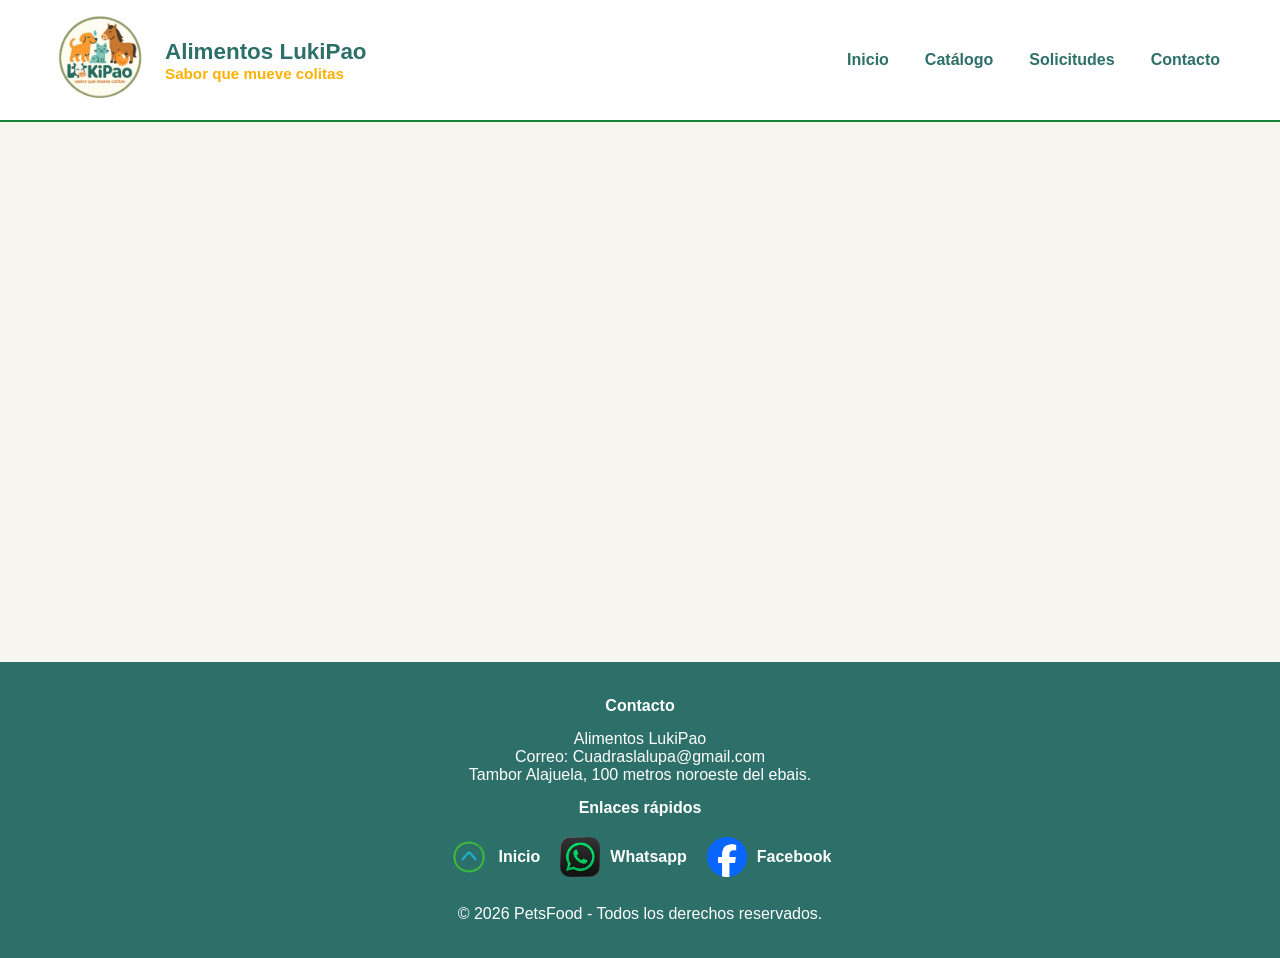
==== catalogo.html @ 207f618e "nuevo avance" ====
<!DOCTYPE html>
<html lang="en">
<head>
    <meta charset="UTF-8">
    <meta name="viewport" content="width=device-width, initial-scale=1.0">
    <title>LukiPao | Catálogo</title>
    <link rel="stylesheet" href="css/style.css"/>
</head>
<body>
    <!--Navabar-->
    <header>
        <nav class="navbar">
        <div class="logo-container">
            <img src="img/logo.webp" alt="Logo Empresa" class="logo" />
            <div class="texto-logo">
                <p class="p-nombre"><strong>Alimentos LukiPao</strong></p>
                <p class="p-slogan"><strong>Sabor que mueve colitas</strong></p>
            </div>
        </div>
        <ul class="menu">
            <li><a href="index.html">Inicio</a></li>
            <li><a href="catalogo.html">Catálogo</a></li>
            <li><a href="solicitudes.html">Solicitudes</a></li>
            <li><a href="#contacto">Contacto</a></li>
        </ul>
        </nav>
    </header>
    <main>
        <div class="container">
            <br>
            <br>
            <br>
            <br>
            <br>
            <br>
            <br>
            <br>
            <br>
            <br>
            <br>
            <br>
            <br>
            <br>
            <br>
            <br>
            <br>
            <br>
            <br>
            <br>
            <br>
            <br>
            <br>
            <br>
            <br>
            <br>
            <br>
            <br>
            <br>
            <br>
        </div>

    </main>
    <footer id="contacto">
        <h4>Contacto</h4>
        <address>
        Alimentos LukiPao<br />
        Correo: Cuadraslalupa@gmail.com<br />
        Tambor Alajuela, 100 metros noroeste del ebais.
        </address>
        <h4>Enlaces rápidos</h4>
        <ul class="footer-social">
            <li><a href="index.html"><img src="img/iconinicio.png" alt="Inicio" class="icon-footer"/>Inicio</a></li>
            <li><a href="https://wa.me/50661450617" target="_blank"><img src="img/iconwhatsapp.png" alt="WhatsApp" class="icon-footer"/>Whatsapp</a></li>
            <li><a href="https://www.facebook.com/share/1E3uy9REUY/" target="_blank"><img src="img/iconfacebook.png" alt="Facebook" class="icon-footer"/>Facebook</a></li>
        </ul>
        <div>
            <p>© 2026 PetsFood - Todos los derechos reservados.</p>
        </div>
    </footer>
</body>
</html>
---- css/style.css ----
/*Variables para el estilo*/
:root {
    --green-primary: #6baf92;
    --green-light: #a8d5ba;
    --green-logo: #2D6F69;
    --green-logo2:#178236;
    --orange-slogan: #FCB103;
    --brown-light: #dcc9a9;
    --brown-soft: #c7b299;
    --white: #ffffff;
    --background: #f7f5f0;
    --text: #333333;
}

/*Contenido General*/
* {
    margin: 0;
    padding: 0;
    box-sizing: border-box;

}

html {
    font-size: 16px;
    scroll-behavior: smooth;
}

body {
    font-family: Arial, Helvetica, sans-serif;
    background-color: var(--background);
    color: var(--text);
}

a {
    text-decoration: none;
}

ul {
    list-style: none;
}

/*Contenedor General*/
.container {
    width: 90%;
    max-width: 1200px;
    margin: 0 auto;
    
}

/*Navbar*/
.navbar {
    background-color: var(--white);
    display: flex;
    justify-content: space-between;
    align-items: center;
    padding: 10px 50px;
    /*box-shadow: 0 2px 8px rgba(0, 0, 0, 0.2);*/
    border-bottom: 2px solid var(--green-logo2  );
}

.logo {
    width: 100px;
}

.logo-container {
    display: flex;
    align-items: center;
    gap: 15px;
}

.texto-logo {
    display: flex;
    flex-direction: column;
}

.p-nombre {
    font-size: 1.4rem;
    font-weight: bold;
    color: var(--green-logo);
    margin: 0;
}

.p-slogan {
    font-size: 0.95rem;
    color: var(--orange-slogan);
    margin: 0;
}


.menu {
    display: flex;
    gap: 16px;
}

.menu a {
    color: var(--green-logo);
    font-weight: bold;
    padding: 8px 10px;
    border-radius: 6px;

}

.menu a:hover {
    color: var(--white);
    background-color: var(--green-logo);

}

/*Hero*/
.hero {

    display: flex;
    justify-content: center;
    align-items: center;
    text-align: center;
    background: url("../img/banner6.jpg");
    background-repeat: no-repeat;
    background-size: cover;
    background-position: center;
    padding: 200px 50px;
    border-bottom: 2px solid var(--green-logo2);
}

.hero h1 {
    margin-bottom: 1rem;
    color: var(--green-logo);
}

.hero p {
    font-size: 1.1rem;
    margin-bottom: 2rem;
    color: var(--white)
}


/* Boton Catálogo*/
.btn {
    display: inline-block;
    background-color: var(--green-logo);
    color: var(--white);
    text-decoration: none;
    padding: 12px 24px;
    border-radius: 10px;
    transition: 0.3s;
}

.btn:hover {
    background-color: var(--white);
    color: var(--green-logo);
}


/*Secciones*/
section {
    padding: 70px 0;
}

section h2 {
    text-align: center;
    margin-bottom: 2rem;
    color: var(--green-logo);
}

section p {
    text-align: center;
    max-width: 800px;
    margin: auto;
    color: var(--text);
}

/*Beneficios*/
.cards {
    margin-top: 2rem;
    display: flex;
    gap: 2rem;
    justify-content: center;
    flex-wrap: wrap;

}

.card {
    background-color: var(--white);
    width: 300px;
    padding: 2rem;
    border-radius: 15px;
    box-shadow: 0 3px 10px rgba(0,0,0,0.1);
    text-align: center;
}

.card h3 {
    color: var(--green-logo);
    margin-bottom: 1rem;
}


/*Footer*/
footer {
    background-color: var(--green-logo);
    color: var(--white);
    padding: 35px 0;
    text-align: center;
    clear: both;
}

/*.footer-logo {
    width: 80px;
    margin-bottom: 1rem;
    margin-left: auto;
    margin-right: auto;
}*/

footer a {
    color: #90e0ef;
    
}

footer a:hover {
    color: white;

}

footer ul {
    list-style: none;
    margin: 20px 0;
}

footer li {
    margin-bottom: 8px;
}

footer h4 {
    color: white;
    margin-bottom: 15px;
}

footer address {
    font-style: normal;
    margin-bottom: 15px;
}

.footer-social {
    display: flex;
    justify-content: center;
    align-items: center;
    list-style: none;
    gap: 20px;
}

.footer-social a {
    display: flex;
    align-items: center;
    gap: 10px;
    color: var(--white);
    font-weight: bold;
}

.icon-footer {
    width: 40px;
}

.icon-footer:hover {
    transform: scale(1.1);
}
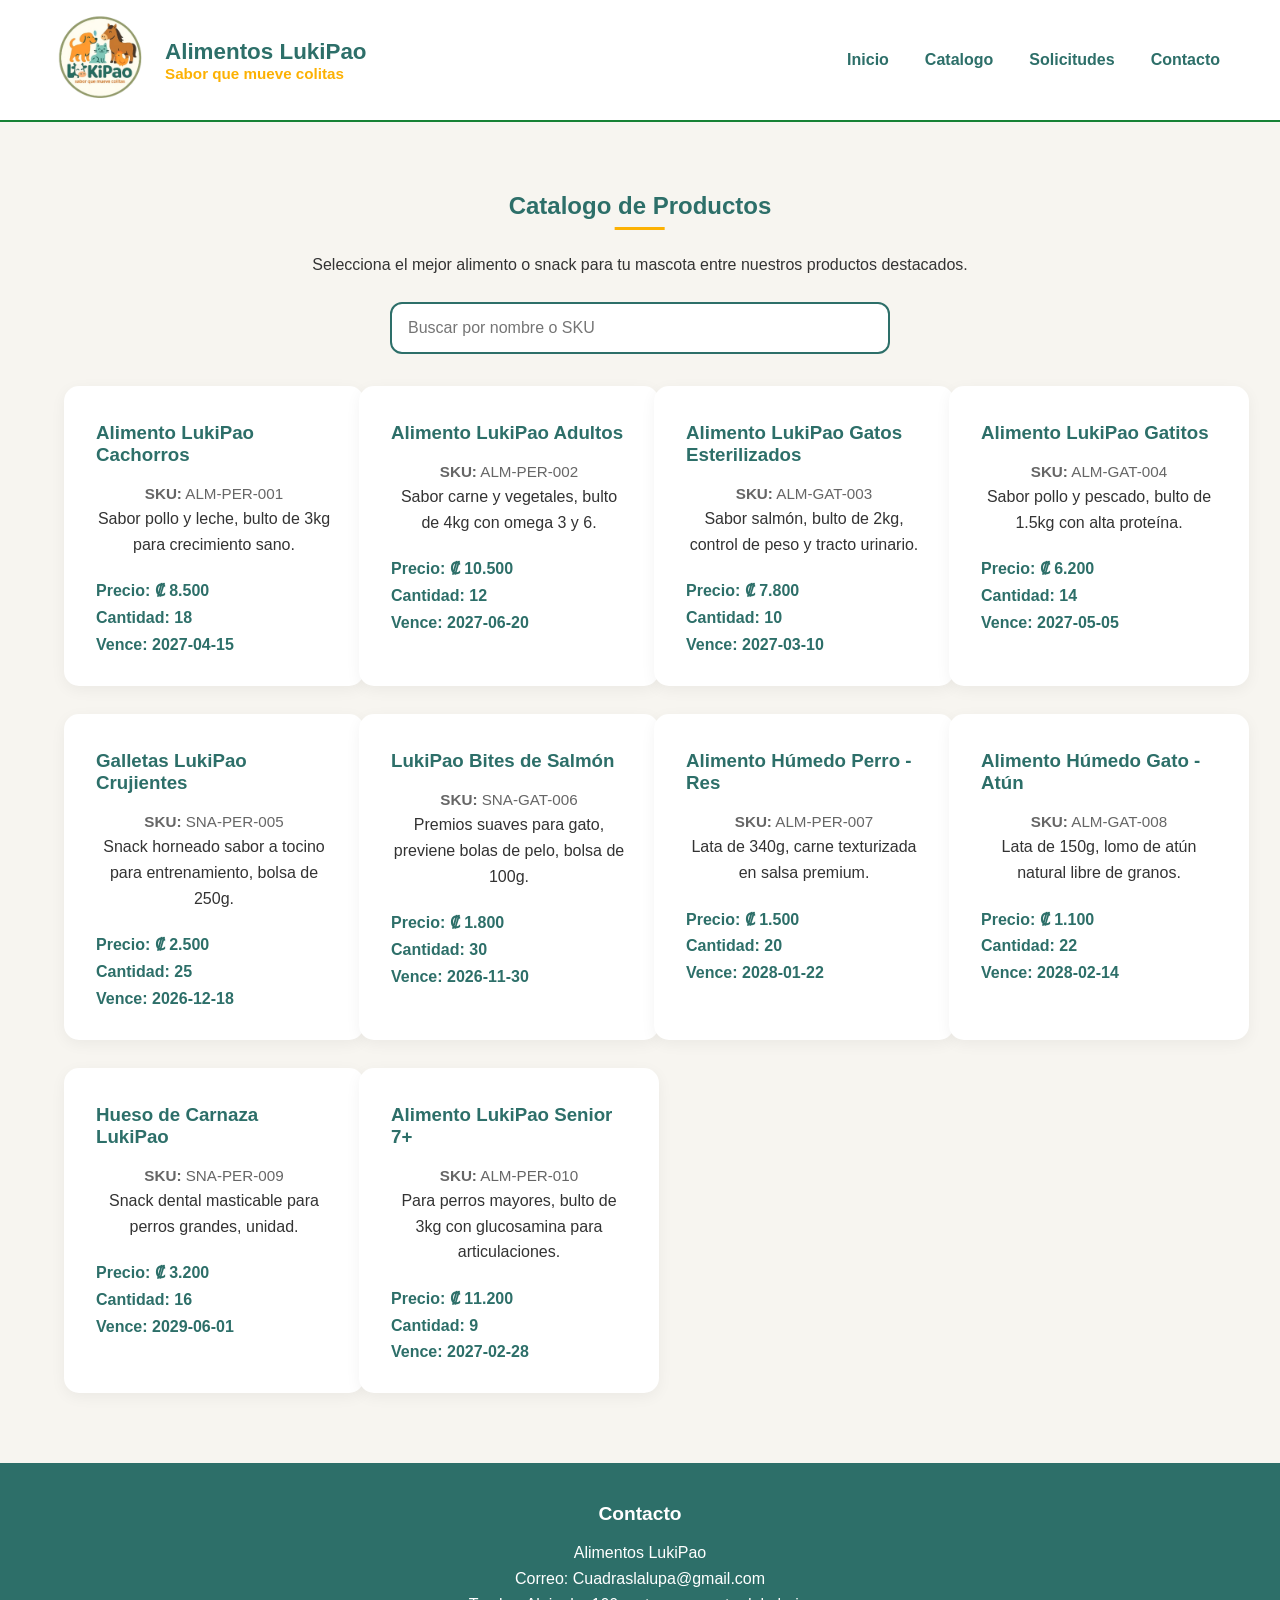
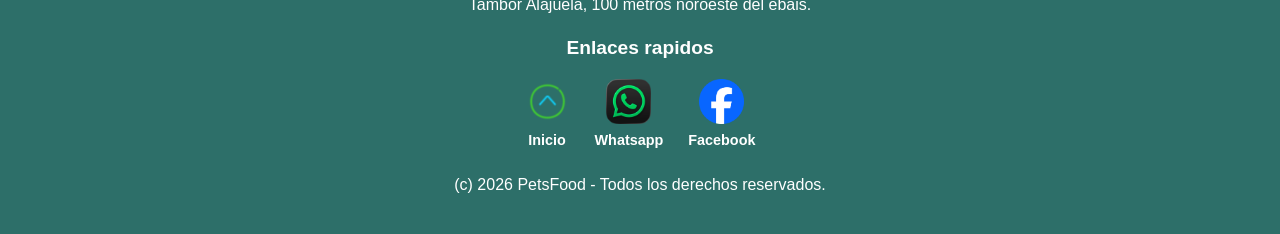
==== commit 0399b6f0: "filtro y catalogo" ====
--- a/catalogo.html
+++ b/catalogo.html
@@ -1,81 +1,66 @@
 <!DOCTYPE html>
-<html lang="en">
+<html lang="es">
 <head>
     <meta charset="UTF-8">
     <meta name="viewport" content="width=device-width, initial-scale=1.0">
-    <title>LukiPao | Catálogo</title>
-    <link rel="stylesheet" href="css/style.css"/>
+    <title>LukiPao | Catalogo</title>
+    <link rel="stylesheet" href="css/style.css" />
 </head>
 <body>
-    <!--Navabar-->
+    <!--Navbar-->
     <header>
         <nav class="navbar">
-        <div class="logo-container">
-            <img src="img/logo.webp" alt="Logo Empresa" class="logo" />
-            <div class="texto-logo">
-                <p class="p-nombre"><strong>Alimentos LukiPao</strong></p>
-                <p class="p-slogan"><strong>Sabor que mueve colitas</strong></p>
+            <div class="logo-container">
+                <img src="img/logo.webp" alt="Logo Empresa" class="logo" />
+                <div class="texto-logo">
+                    <p class="p-nombre"><strong>Alimentos LukiPao</strong></p>
+                    <p class="p-slogan"><strong>Sabor que mueve colitas</strong></p>
+                </div>
             </div>
-        </div>
-        <ul class="menu">
-            <li><a href="index.html">Inicio</a></li>
-            <li><a href="catalogo.html">Catálogo</a></li>
-            <li><a href="solicitudes.html">Solicitudes</a></li>
-            <li><a href="#contacto">Contacto</a></li>
-        </ul>
+            <ul class="menu">
+                <li><a href="index.html">Inicio</a></li>
+                <li><a href="catalogo.html">Catalogo</a></li>
+                <li><a href="solicitudes.html">Solicitudes</a></li>
+                <li><a href="#contacto">Contacto</a></li>
+            </ul>
         </nav>
     </header>
     <main>
-        <div class="container">
-            <br>
-            <br>
-            <br>
-            <br>
-            <br>
-            <br>
-            <br>
-            <br>
-            <br>
-            <br>
-            <br>
-            <br>
-            <br>
-            <br>
-            <br>
-            <br>
-            <br>
-            <br>
-            <br>
-            <br>
-            <br>
-            <br>
-            <br>
-            <br>
-            <br>
-            <br>
-            <br>
-            <br>
-            <br>
-            <br>
-        </div>
+        <section class="section-animate">
+            <div class="container">
+                <h2 id="catalogoTitle">Catalogo de Productos</h2>
+                <p>Selecciona el mejor alimento o snack para tu mascota entre nuestros productos destacados.</p>
+                <div class="search-bar">
+                  <input id="catalogoFilter" type="search" placeholder="Buscar por nombre o SKU" />
+                </div>
+                <div id="catalogoCards" class="cards catalogo-grid">
 
+
+
+
+
+                    
+                </div>
+            </div>
+        </section>
     </main>
     <footer id="contacto">
         <h4>Contacto</h4>
         <address>
-        Alimentos LukiPao<br />
-        Correo: Cuadraslalupa@gmail.com<br />
-        Tambor Alajuela, 100 metros noroeste del ebais.
+            Alimentos LukiPao<br />
+            Correo: Cuadraslalupa@gmail.com<br />
+            Tambor Alajuela, 100 metros noroeste del ebais.
         </address>
-        <h4>Enlaces rápidos</h4>
+        <h4>Enlaces rapidos</h4>
         <ul class="footer-social">
             <li><a href="index.html"><img src="img/iconinicio.png" alt="Inicio" class="icon-footer"/>Inicio</a></li>
             <li><a href="https://wa.me/50661450617" target="_blank"><img src="img/iconwhatsapp.png" alt="WhatsApp" class="icon-footer"/>Whatsapp</a></li>
             <li><a href="https://www.facebook.com/share/1E3uy9REUY/" target="_blank"><img src="img/iconfacebook.png" alt="Facebook" class="icon-footer"/>Facebook</a></li>
         </ul>
         <div>
-            <p>© 2026 PetsFood - Todos los derechos reservados.</p>
+            <p>(c) 2026 PetsFood - Todos los derechos reservados.</p>
         </div>
     </footer>
+    <script src="js/catalogo.js"></script>
 </body>
-</html>+</html>
--- a/css/style.css
+++ b/css/style.css
@@ -10,6 +10,7 @@
     --white: #ffffff;
     --background: #f7f5f0;
     --text: #333333;
+    --transition-smooth: cubic-bezier(0.25, 0.8, 0.25, 1);
 }
 
 /*Contenido General*/
@@ -17,7 +18,6 @@
     margin: 0;
     padding: 0;
     box-sizing: border-box;
-
 }
 
 html {
@@ -29,6 +29,7 @@
     font-family: Arial, Helvetica, sans-serif;
     background-color: var(--background);
     color: var(--text);
+    overflow-x: hidden;
 }
 
 a {
@@ -44,7 +45,6 @@
     width: 90%;
     max-width: 1200px;
     margin: 0 auto;
-    
 }
 
 /*Navbar*/
@@ -54,18 +54,25 @@
     justify-content: space-between;
     align-items: center;
     padding: 10px 50px;
-    /*box-shadow: 0 2px 8px rgba(0, 0, 0, 0.2);*/
-    border-bottom: 2px solid var(--green-logo2  );
+    border-bottom: 2px solid var(--green-logo2);
+    position: relative;
+    z-index: 10;
 }
 
 .logo {
     width: 100px;
+    transition: transform 0.4s var(--transition-smooth);
+}
+
+.logo-container:hover .logo {
+    transform: rotate(-5deg) scale(1.05);
 }
 
 .logo-container {
     display: flex;
     align-items: center;
     gap: 15px;
+    cursor: pointer;
 }
 
 .texto-logo {
@@ -86,7 +93,6 @@
     margin: 0;
 }
 
-
 .menu {
     display: flex;
     gap: 16px;
@@ -97,23 +103,22 @@
     font-weight: bold;
     padding: 8px 10px;
     border-radius: 6px;
-
+    transition: all 0.3s ease;
 }
 
 .menu a:hover {
     color: var(--white);
     background-color: var(--green-logo);
-
+    transform: translateY(-2px);
 }
 
 /*Hero*/
 .hero {
-
     display: flex;
     justify-content: center;
     align-items: center;
     text-align: center;
-    background: url("../img/banner6.jpg");
+    background: linear-gradient(rgba(0, 0, 0, 0.2), rgba(0, 0, 0, 0.4)), url("../img/banner6.jpg");
     background-repeat: no-repeat;
     background-size: cover;
     background-position: center;
@@ -122,16 +127,17 @@
 }
 
 .hero h1 {
-    margin-bottom: 1rem;
-    color: var(--green-logo);
+    margin-bottom: 1.2rem;
+    color: var(--white);
+    font-size: 2.5rem;
 }
 
 .hero p {
-    font-size: 1.1rem;
+    font-size: 1.3rem;
     margin-bottom: 2rem;
-    color: var(--white)
-}
-
+    color: var(--white);
+    text-shadow: 0 2px 4px rgba(0, 0, 0, 0.6);
+}
 
 /* Boton Catálogo*/
 .btn {
@@ -141,14 +147,22 @@
     text-decoration: none;
     padding: 12px 24px;
     border-radius: 10px;
-    transition: 0.3s;
+    font-weight: bold;
+    box-shadow: 0 4px 6px rgba(0, 0, 0, 0.15);
+    transition: all 0.3s var(--transition-smooth);
 }
 
 .btn:hover {
     background-color: var(--white);
     color: var(--green-logo);
-}
-
+    transform: translateY(-3px);
+    box-shadow: 0 6px 12px rgba(0, 0, 0, 0.2);
+}
+
+/* Animación sutil constante para llamar a la acción en el Hero */
+.btn-hero {
+    animation: pulse 2.5s infinite ease-in-out;
+}
 
 /*Secciones*/
 section {
@@ -159,6 +173,27 @@
     text-align: center;
     margin-bottom: 2rem;
     color: var(--green-logo);
+    position: relative;
+    display: inline-block;
+    left: 50%;
+    transform: translateX(-50%);
+}
+
+/* Línea decorativa sutil debajo de los títulos */
+section h2::after {
+    content: '';
+    position: absolute;
+    width: 50px;
+    height: 3px;
+    background-color: var(--orange-slogan);
+    bottom: -10px;
+    left: 50%;
+    transform: translateX(-50%);
+    transition: width 0.3s ease;
+}
+
+section:hover h2::after {
+    width: 80px;
 }
 
 section p {
@@ -166,57 +201,119 @@
     max-width: 800px;
     margin: auto;
     color: var(--text);
-}
-
-/*Beneficios*/
+    line-height: 1.6;
+}
+
+/*Beneficios (Cards)*/
 .cards {
-    margin-top: 2rem;
+    margin-top: 3rem;
     display: flex;
     gap: 2rem;
     justify-content: center;
     flex-wrap: wrap;
-
 }
 
 .card {
     background-color: var(--white);
     width: 300px;
+    padding: 2.5rem 2rem;
+    border-radius: 15px;
+    box-shadow: 0 4px 15px rgba(0,0,0,0.05);
+    text-align: center;
+    transition: all 0.4s var(--transition-smooth);
+    border-top: 4px solid transparent;
+}
+
+/* Efecto Hover Moderno para las Tarjetas */
+.card:hover {
+    transform: translateY(-10px);
+    box-shadow: 0 12px 24px rgba(45, 111, 105, 0.15);
+    border-top: 4px solid var(--green-logo);
+}
+
+.card h3 {
+    color: var(--green-logo);
+    margin-bottom: 1rem;
+    transition: color 0.3s ease;
+}
+
+.card:hover h3 {
+    color: var(--green-logo2);
+}
+
+.catalogo-grid {
+    display: grid;
+    grid-template-columns: repeat(auto-fit, minmax(260px, 1fr));  /* cambiar el auto fit si quiere más tarjetas */
+    gap: 1.75rem;
+    margin-top: 2rem;
+}
+
+.product-card {
+    text-align: left;
     padding: 2rem;
-    border-radius: 15px;
-    box-shadow: 0 3px 10px rgba(0,0,0,0.1);
-    text-align: center;
-}
-
-.card h3 {
-    color: var(--green-logo);
-    margin-bottom: 1rem;
-}
-
+}
+
+.product-sku {
+    margin-top: 0.5rem;
+    font-size: 0.95rem;
+    color: #666;
+}
+
+.product-meta {
+    display: flex;
+    flex-direction: column;
+    gap: 0.55rem;
+    margin-top: 1.5rem;
+    font-weight: bold;
+    color: var(--green-logo);
+}
+
+.search-bar {
+    margin-top: 1.5rem;
+    display: flex;
+    justify-content: center;
+}
+
+.search-bar input {
+    width: 100%;
+    max-width: 500px;
+    padding: 0.95rem 1rem;
+    border: 2px solid var(--green-logo);
+    border-radius: 12px;
+    font-size: 1rem;
+    outline: none;
+    transition: box-shadow 0.3s ease, border-color 0.3s ease;
+}
+
+.search-bar input:focus {
+    border-color: var(--green-logo2);
+    box-shadow: 0 0 12px rgba(45, 111, 105, 0.15);
+}
+
+.error-msg {
+    color: #bb0a1e;
+    text-align: center;
+    padding: 1.5rem;
+    background-color: #ffe5e5;
+    border-radius: 12px;
+}
 
 /*Footer*/
 footer {
     background-color: var(--green-logo);
     color: var(--white);
-    padding: 35px 0;
+    padding: 40px 0;
     text-align: center;
     clear: both;
 }
-
-/*.footer-logo {
-    width: 80px;
-    margin-bottom: 1rem;
-    margin-left: auto;
-    margin-right: auto;
-}*/
 
 footer a {
     color: #90e0ef;
-    
+    transition: color 0.3s ease;
 }
 
 footer a:hover {
     color: white;
-
 }
 
 footer ul {
@@ -231,11 +328,13 @@
 footer h4 {
     color: white;
     margin-bottom: 15px;
+    font-size: 1.2rem;
 }
 
 footer address {
     font-style: normal;
-    margin-bottom: 15px;
+    margin-bottom: 20px;
+    line-height: 1.6;
 }
 
 .footer-social {
@@ -243,21 +342,65 @@
     justify-content: center;
     align-items: center;
     list-style: none;
-    gap: 20px;
+    gap: 25px;
 }
 
 .footer-social a {
     display: flex;
+    flex-direction: column;
     align-items: center;
-    gap: 10px;
+    gap: 8px;
     color: var(--white);
     font-weight: bold;
+    font-size: 0.9rem;
+    transition: transform 0.3s var(--transition-smooth);
 }
 
 .icon-footer {
-    width: 40px;
-}
-
-.icon-footer:hover {
-    transform: scale(1.1);
+    width: 45px;
+    height: 45px;
+    object-fit: contain;
+    transition: transform 0.4s var(--transition-smooth);
+}
+
+/* Animaciones en redes sociales al pasar el mouse */
+.footer-social a:hover {
+    transform: translateY(-4px);
+}
+
+.footer-social a:hover .icon-footer {
+    transform: scale(1.15) rotate(8deg);
+}
+
+/* ==========================================================================
+   ANIMACIONES KEYFRAMES
+   ========================================================================== */
+
+/* Entrada suave desde abajo hacia arriba al cargar la página */
+.fade-in-up {
+    animation: fadeInUp 1s var(--transition-smooth) both;
+}
+
+@keyframes fadeInUp {
+    from {
+        opacity: 0;
+        transform: translateY(30px);
+    }
+    to {
+        opacity: 1;
+        transform: translateY(0);
+    }
+}
+
+/* Latido suave para el botón de llamado a la acción */
+@keyframes pulse {
+    0% {
+        box-shadow: 0 4px 6px rgba(45, 111, 105, 0.2);
+    }
+    50% {
+        box-shadow: 0 4px 20px rgba(45, 111, 105, 0.6);
+    }
+    100% {
+        box-shadow: 0 4px 6px rgba(45, 111, 105, 0.2);
+    }
 }
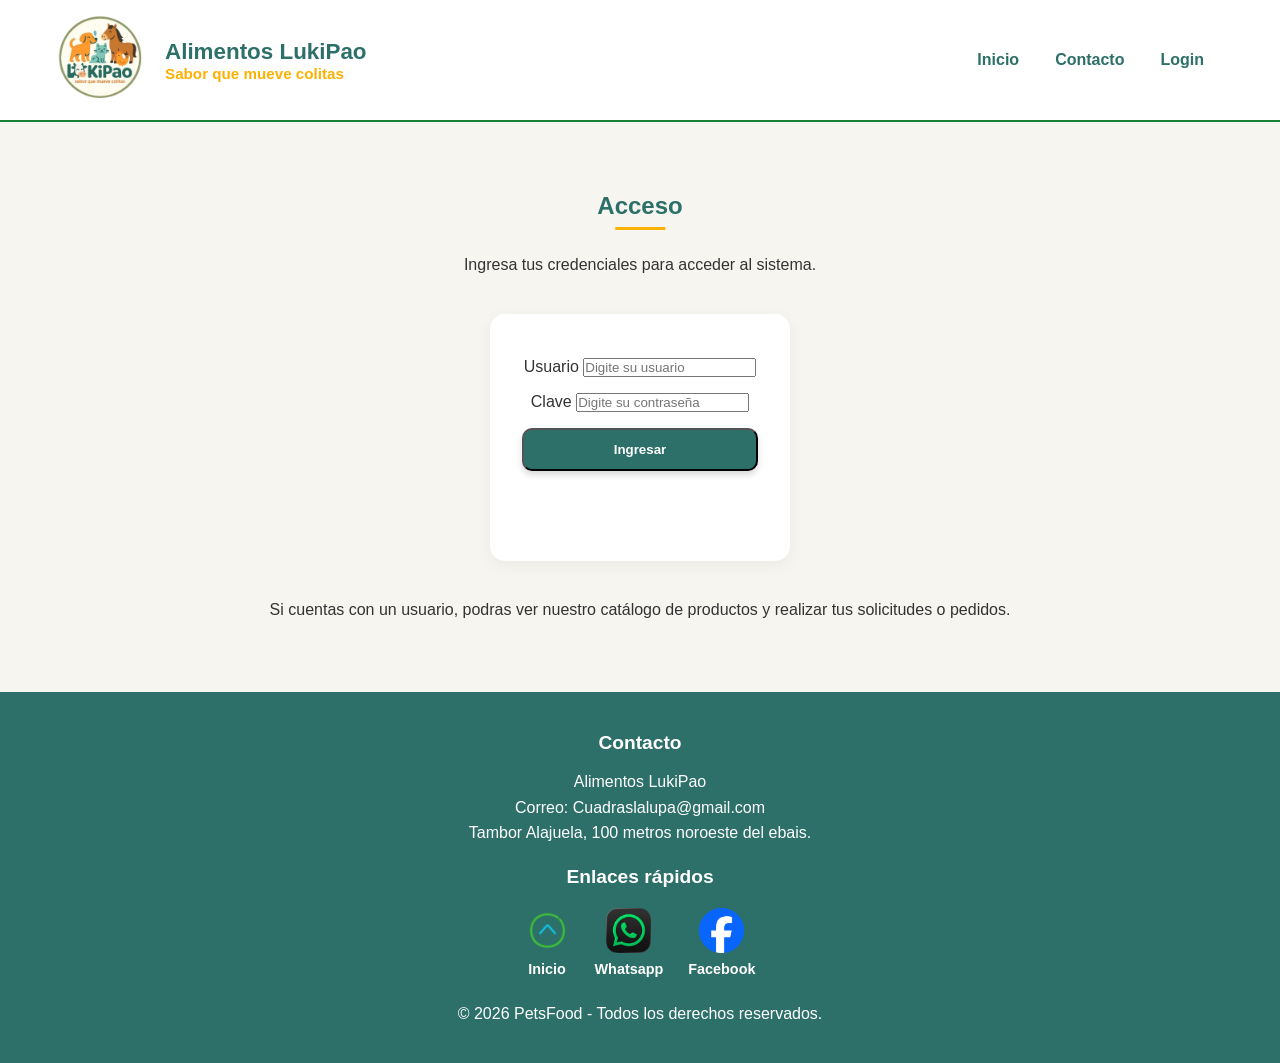
==== commit 24e06550: "Cambios Catalogo Productos" ====
--- a/catalogo.html
+++ b/catalogo.html
@@ -17,11 +17,14 @@
                     <p class="p-slogan"><strong>Sabor que mueve colitas</strong></p>
                 </div>
             </div>
+            <!-- Botón pequeño para ir al mantenimiento de productos (se mueve junto al filtro) -->
             <ul class="menu">
-                <li><a href="index.html">Inicio</a></li>
-                <li><a href="catalogo.html">Catalogo</a></li>
-                <li><a href="solicitudes.html">Solicitudes</a></li>
+                <li class="nav-home"><a href="index.html">Inicio</a></li>
+                <li class="nav-catalog"><a href="catalogo.html">Catalogo</a></li>
+                <li class="nav-solicitudes"><a href="solicitudes.html">Solicitudes</a></li>
                 <li><a href="#contacto">Contacto</a></li>
+                <li class="nav-login"><a href="login.html">Login</a></li>
+                <li class="nav-logout" style="display:none"><a href="#" id="logoutLink">Cerrar sesión</a></li>
             </ul>
         </nav>
     </header>
@@ -31,16 +34,13 @@
                 <h2 id="catalogoTitle">Catalogo de Productos</h2>
                 <p>Selecciona el mejor alimento o snack para tu mascota entre nuestros productos destacados.</p>
                 <div class="search-bar">
-                  <input id="catalogoFilter" type="search" placeholder="Buscar por nombre o SKU" />
+                    <input id="catalogoFilter" type="search" placeholder="Buscar por nombre o SKU" />
+                    <a href="productos.html" class="add-product-btn" title="Agregar Productos" aria-label="Agregar Productos">+</a>
                 </div>
-                <div id="catalogoCards" class="cards catalogo-grid">
 
+                <!-- Vista solo lectura del catálogo (CRUD movido a productos.html) -->
 
-
-
-
-                    
-                </div>
+                <div id="catalogoCards" class="cards catalogo-grid"></div>
             </div>
         </section>
     </main>
@@ -58,9 +58,10 @@
             <li><a href="https://www.facebook.com/share/1E3uy9REUY/" target="_blank"><img src="img/iconfacebook.png" alt="Facebook" class="icon-footer"/>Facebook</a></li>
         </ul>
         <div>
-            <p>(c) 2026 PetsFood - Todos los derechos reservados.</p>
+            <p>© 2026 PetsFood - Todos los derechos reservados.</p>
         </div>
     </footer>
+    <script src="js/auth.js"></script>
     <script src="js/catalogo.js"></script>
 </body>
-</html>
+</html>
--- a/css/style.css
+++ b/css/style.css
@@ -40,14 +40,14 @@
     list-style: none;
 }
 
-/*Contenedor General*/
+/* Contenedor General */
 .container {
     width: 90%;
     max-width: 1200px;
     margin: 0 auto;
 }
 
-/*Navbar*/
+/* Navbar */
 .navbar {
     background-color: var(--white);
     display: flex;
@@ -112,7 +112,7 @@
     transform: translateY(-2px);
 }
 
-/*Hero*/
+/* Hero */
 .hero {
     display: flex;
     justify-content: center;
@@ -164,7 +164,7 @@
     animation: pulse 2.5s infinite ease-in-out;
 }
 
-/*Secciones*/
+/* Secciones */
 section {
     padding: 70px 0;
 }
@@ -204,7 +204,7 @@
     line-height: 1.6;
 }
 
-/*Beneficios (Cards)*/
+/* Beneficios (Cards) */
 .cards {
     margin-top: 3rem;
     display: flex;
@@ -298,7 +298,7 @@
     border-radius: 12px;
 }
 
-/*Footer*/
+/* Footer */
 footer {
     background-color: var(--green-logo);
     color: var(--white);
@@ -403,4 +403,172 @@
     100% {
         box-shadow: 0 4px 6px rgba(45, 111, 105, 0.2);
     }
-}+}
+
+/* Botón pequeño '+' para mantenimiento */
+.add-product-btn {
+    position: absolute;
+    right: 18px;
+    top: 12px;
+    width: 40px;
+    height: 40px;
+    background-color: var(--green-logo);
+    color: var(--white);
+    border-radius: 50%;
+    display: flex;
+    align-items: center;
+    justify-content: center;
+    font-size: 1.5rem;
+    text-decoration: none;
+    box-shadow: 0 6px 14px rgba(0,0,0,0.12);
+    transition: transform 0.15s ease, box-shadow 0.15s ease;
+    z-index: 20;
+}
+.add-product-btn:hover { transform: translateY(-3px); box-shadow: 0 10px 20px rgba(0,0,0,0.18); }
+
+/* Cuando el botón está junto al filtro */
+.search-bar {
+    display: flex;
+    align-items: center;
+    justify-content: center;
+    gap: 8px;
+}
+.search-bar .add-product-btn {
+    position: static;
+    width: 36px;
+    height: 36px;
+    border-radius: 8px;
+    font-size: 1.1rem;
+    padding: 0;
+    display: inline-flex;
+    align-items: center;
+    justify-content: center;
+    box-shadow: 0 6px 12px rgba(0,0,0,0.08);
+}
+
+/* Tabla de productos en mantenimiento */
+.products-table {
+    width: 100%;
+    border-collapse: collapse;
+    background: var(--white);
+    border-radius: 8px;
+    overflow: hidden;
+    box-shadow: 0 6px 18px rgba(0,0,0,0.06);
+}
+.products-table th, .products-table td {
+    padding: 10px 12px;
+    border-bottom: 1px solid #eee;
+    text-align: left;
+    font-size: 0.95rem;
+}
+.products-table thead th {
+    background: linear-gradient(90deg,var(--green-light),var(--green-primary));
+    color: #fff;
+}
+.products-table tbody tr:hover { background: #fafafa; }
+
+.actions-btn {
+    background: transparent;
+    border: 1px solid var(--green-logo);
+    color: var(--green-logo);
+    padding: 6px 8px;
+    margin-right: 6px;
+    border-radius: 6px;
+    cursor: pointer;
+}
+.actions-btn:hover { background: var(--green-logo); color: #fff; }
+
+/* Evitar que el símbolo de moneda y la cantidad se separen en líneas diferentes */
+.products-table td.price { white-space: nowrap; }
+
+.toast-notification {
+    position: fixed;
+    bottom: 24px;
+    right: 24px;
+    background: rgba(45, 111, 105, 0.95);
+    color: var(--white);
+    padding: 14px 18px;
+    border-radius: 12px;
+    box-shadow: 0 10px 28px rgba(0,0,0,0.2);
+    opacity: 0;
+    transform: translateY(12px);
+    transition: opacity 0.25s ease, transform 0.25s ease;
+    pointer-events: none;
+    max-width: 320px;
+    font-weight: bold;
+    z-index: 1100;
+}
+.toast-notification.show {
+    opacity: 1;
+    transform: translateY(0);
+}
+.toast-notification.success {
+    background: var(--green-logo);
+}
+@media (max-width: 640px) {
+    .toast-notification {
+        left: 50%;
+        right: auto;
+        bottom: 16px;
+        transform: translate(-50%, 12px);
+        max-width: 90%;
+    }
+}
+
+/* Icon buttons dentro de la columna acciones */
+.icon-btn {
+    background: transparent;
+    border: 1px solid var(--green-logo);
+    color: var(--green-logo);
+    width: 36px;
+    height: 36px;
+    border-radius: 8px;
+    display: inline-flex;
+    align-items: center;
+    justify-content: center;
+    padding: 4px;
+    cursor: pointer;
+    transition: background 0.15s ease, color 0.15s ease, transform 0.12s ease;
+}
+.icon-btn:hover { background: var(--green-logo); color: #fff; transform: translateY(-2px); }
+
+.actions-cell { display:flex; gap:6px; align-items:center; }
+
+/* Modal */
+.modal {
+    position: fixed;
+    inset: 0;
+    display: none;
+    align-items: center;
+    justify-content: center;
+    background: rgba(0,0,0,0.45);
+    z-index: 1000;
+    padding: 20px;
+}
+.modal.show { display: flex; }
+.modal-dialog {
+    background: var(--white);
+    padding: 18px;
+    border-radius: 12px;
+    width: 100%;
+    max-width: 520px;
+    box-shadow: 0 10px 30px rgba(0,0,0,0.18);
+    position: relative;
+}
+.modal-close {
+    position: absolute;
+    right: 12px;
+    top: 8px;
+    background: transparent;
+    border: none;
+    font-size: 1.4rem;
+    line-height: 1;
+    cursor: pointer;
+    color: var(--text);
+}
+
+@media (max-width:600px) {
+    .modal-dialog { padding: 14px; border-radius: 10px; }
+    .icon-btn { width:32px; height:32px; }
+}
+
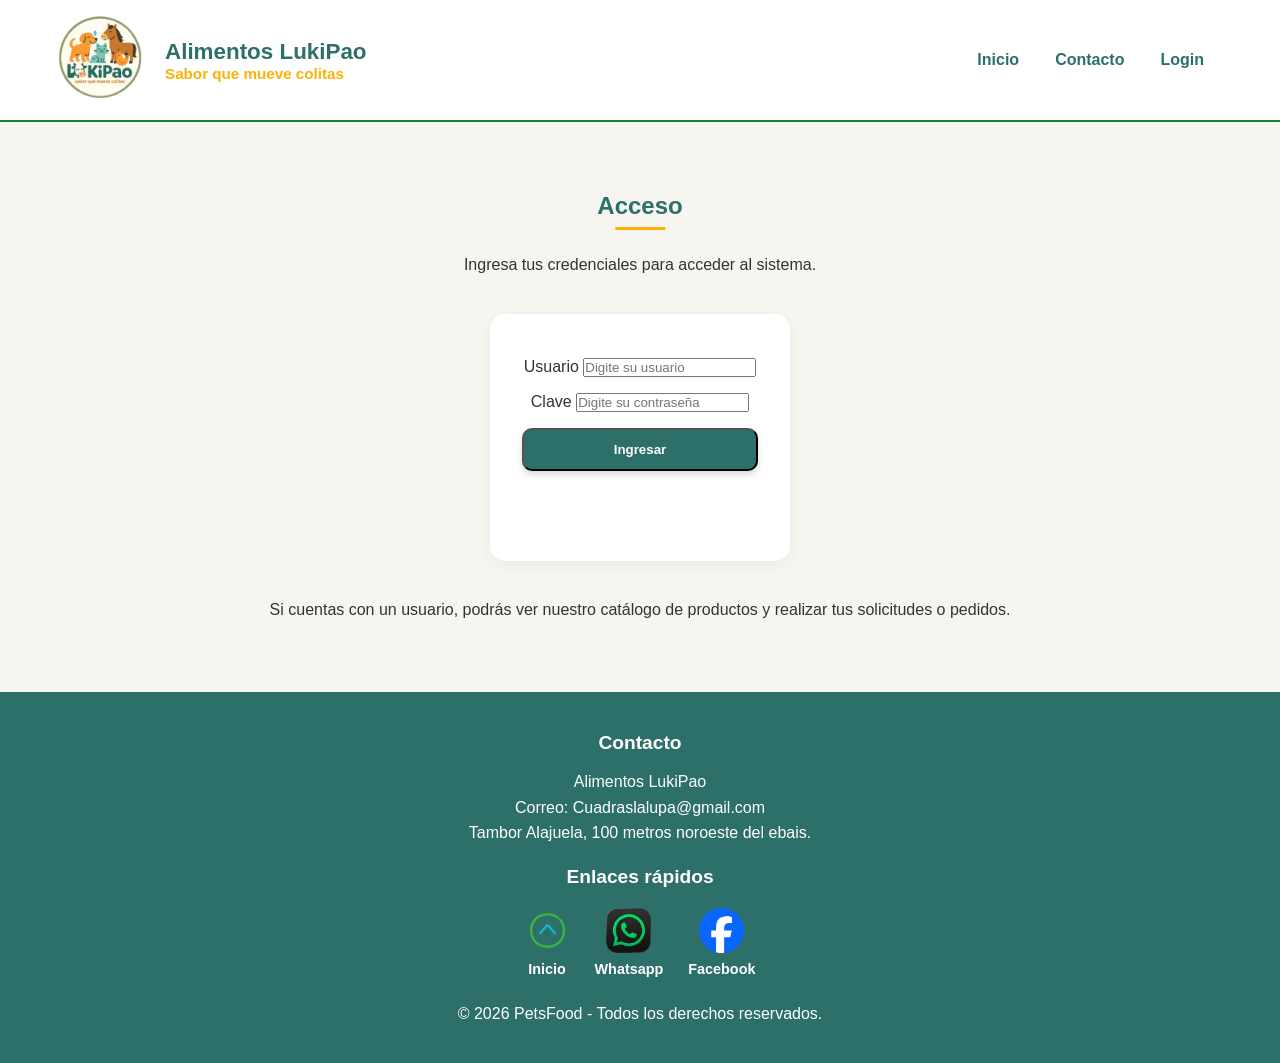
==== commit b32cc012: "Boton Hamburguesa" ====
--- a/catalogo.html
+++ b/catalogo.html
@@ -17,8 +17,13 @@
                     <p class="p-slogan"><strong>Sabor que mueve colitas</strong></p>
                 </div>
             </div>
-            <!-- Botón pequeño para ir al mantenimiento de productos (se mueve junto al filtro) -->
-            <ul class="menu">
+            <input type="checkbox" id="menu-toggle" class="menu-toggle-checkbox" />
+            <label class="menu-toggle" for="menu-toggle" aria-label="Abrir menu">
+                <span></span>
+                <span></span>
+                <span></span>
+            </label>
+            <ul id="main-menu" class="menu">
                 <li class="nav-home"><a href="index.html">Inicio</a></li>
                 <li class="nav-catalog"><a href="catalogo.html">Catalogo</a></li>
                 <li class="nav-solicitudes"><a href="solicitudes.html">Solicitudes</a></li>
@@ -37,9 +42,6 @@
                     <input id="catalogoFilter" type="search" placeholder="Buscar por nombre o SKU" />
                     <a href="productos.html" class="add-product-btn" title="Agregar Productos" aria-label="Agregar Productos">+</a>
                 </div>
-
-                <!-- Vista solo lectura del catálogo (CRUD movido a productos.html) -->
-
                 <div id="catalogoCards" class="cards catalogo-grid"></div>
             </div>
         </section>
--- a/css/style.css
+++ b/css/style.css
@@ -98,6 +98,34 @@
     gap: 16px;
 }
 
+/* Estilos para el botón de menú hamburguesa */
+.menu-toggle-checkbox {
+    display: none;
+}
+
+.menu-toggle {
+    display: none;
+    width: 44px;
+    height: 44px;
+    border: 2px solid var(--green-logo);
+    border-radius: 10px;
+    background: var(--white);
+    cursor: pointer;
+    align-items: center;
+    justify-content: center;
+    flex-direction: column;
+    gap: 5px;
+    transition: all 0.3s ease;
+}
+
+.menu-toggle span {
+    width: 20px;
+    height: 2px;
+    background: var(--green-logo);
+    border-radius: 2px;
+    transition: transform 0.25s ease, opacity 0.25s ease;
+}
+
 .menu a {
     color: var(--green-logo);
     font-weight: bold;
@@ -572,3 +600,317 @@
     .icon-btn { width:32px; height:32px; }
 }
 
+/* ==========================================================================
+   ESTILOS PARA FORMULARIO DE SOLICITUDES
+   ========================================================================== */
+
+.order-form-container {
+    display: grid;
+    grid-template-columns: 1fr 1fr;
+    gap: 2rem;
+    max-width: 1200px;
+    margin: 3rem auto;
+    padding: 0 2rem;
+}
+
+.form-section,
+.table-section {
+    background: var(--white);
+    padding: 2rem;
+    border-radius: 12px;
+    box-shadow: 0 4px 15px rgba(0, 0, 0, 0.08);
+}
+
+.table-section h3 {
+    color: var(--green-logo);
+    margin-bottom: 1.5rem;
+    font-size: 1.3rem;
+}
+
+.form-group {
+    margin-bottom: 2rem;
+}
+
+.form-group h3 {
+    color: var(--green-logo);
+    font-size: 1.2rem;
+    border-bottom: 2px solid var(--green-light);
+    padding-bottom: 0.75rem;
+    margin-bottom: 1.5rem;
+}
+
+.form-row {
+    display: grid;
+    grid-template-columns: repeat(2, 1fr);
+    gap: 1rem;
+    margin-bottom: 1rem;
+}
+
+.form-input {
+    display: flex;
+    flex-direction: column;
+}
+
+.form-input label {
+    font-weight: bold;
+    color: var(--text);
+    margin-bottom: 0.5rem;
+    font-size: 0.95rem;
+}
+
+.form-input input,
+.form-input select {
+    padding: 0.75rem;
+    border: 1.5px solid #ddd;
+    border-radius: 8px;
+    font-size: 1rem;
+    transition: border-color 0.3s ease, box-shadow 0.3s ease;
+    font-family: inherit;
+}
+
+.form-input input:focus,
+.form-input select:focus {
+    outline: none;
+    border-color: var(--green-logo);
+    box-shadow: 0 0 8px rgba(107, 175, 146, 0.2);
+}
+
+.stock-info {
+    background: #f0f8f5;
+    padding: 0.75rem 1rem;
+    border-radius: 8px;
+    margin: 1rem 0;
+    font-size: 0.95rem;
+    color: var(--green-logo);
+    font-weight: bold;
+}
+
+.btn-primary {
+    background-color: var(--green-logo);
+    color: var(--white);
+    padding: 0.75rem 1.5rem;
+    border: none;
+    border-radius: 8px;
+    font-weight: bold;
+    cursor: pointer;
+    transition: all 0.3s ease;
+    font-size: 1rem;
+    width: 100%;
+    margin-top: 1rem;
+}
+
+.btn-primary:hover {
+    background-color: var(--green-logo2);
+    transform: translateY(-2px);
+    box-shadow: 0 6px 12px rgba(45, 111, 105, 0.3);
+}
+
+.btn-secondary {
+    background-color: #f0ad4e;
+    color: var(--white);
+    padding: 0.75rem 1.5rem;
+    border: none;
+    border-radius: 8px;
+    font-weight: bold;
+    cursor: pointer;
+    transition: all 0.3s ease;
+    font-size: 1rem;
+    width: 100%;
+    margin-top: 1rem;
+}
+
+.btn-secondary:hover {
+    background-color: #ec971f;
+    transform: translateY(-2px);
+}
+
+.btn-light {
+    background-color: #e9ecef;
+    color: var(--text);
+    padding: 0.75rem 1.5rem;
+    border: 1px solid #dee2e6;
+    border-radius: 8px;
+    font-weight: bold;
+    cursor: pointer;
+    transition: all 0.3s ease;
+    font-size: 0.95rem;
+}
+
+.btn-light:hover {
+    background-color: #dee2e6;
+    transform: translateY(-2px);
+}
+
+.btn-delete {
+    background-color: #dc3545;
+    color: var(--white);
+    padding: 0.5rem 1rem;
+    border: none;
+    border-radius: 6px;
+    font-size: 0.85rem;
+    cursor: pointer;
+    transition: all 0.2s ease;
+}
+
+.btn-delete:hover {
+    background-color: #c82333;
+    transform: scale(1.05);
+}
+
+.order-table {
+    width: 100%;
+    border-collapse: collapse;
+    margin: 1.rem 0;
+}
+
+.order-table thead {
+    background: linear-gradient(90deg, var(--green-light), var(--green-primary));
+    color: var(--white);
+}
+
+.order-table th {
+    padding: 0.5rem 1.3rem;
+    text-align: center;
+    font-size: 1rem;
+    border: none;
+}
+
+.order-table td {
+    padding: 0.5rem 1rem;
+    border-bottom: 1px solid #eee;
+    font-size: 0.9rem;
+}
+
+/* Precio, Cantidad, Subtotal y Eliminar centrados */
+.order-table td:nth-child(3),
+.order-table td:nth-child(4),
+.order-table td:nth-child(5),
+.order-table td:nth-child(6) {
+    text-align: center;
+}
+
+.order-table tbody tr:hover {
+    background-color: #f9f9f9;
+}
+
+.empty-cart-message {
+    text-align: center;
+    padding: 2rem;
+    background-color: #f0f8f5;
+    border-radius: 8px;
+    color: var(--green-logo);
+    font-size: 1.1rem;
+}
+
+.order-summary {
+    background: linear-gradient(135deg, var(--green-primary), var(--green-light));
+    color: var(--white);
+    padding: 1rem;
+    border-radius: 8px;
+    text-align: right;
+    font-size: 1rem;
+    margin: 1rem 0;
+}
+
+.action-buttons {
+    display: flex;
+    gap: 0.75rem;
+    flex-wrap: wrap;
+    margin-top: 1.5rem;
+}
+
+.action-buttons button {
+    flex: 1;
+    min-width: 120px;
+}
+
+/* Media Queries para Responsive */
+@media (max-width: 1024px) {
+    .order-form-container {
+        grid-template-columns: 1fr;
+    }
+}
+/*Botón hamburguesa para el menú de navegación.*/
+@media (max-width: 768px) {
+    .navbar {
+        padding: 10px 18px;
+        flex-wrap: wrap;
+    }
+
+    .logo {
+        width: 82px;
+    }
+
+    .menu-toggle {
+        display: inline-flex;
+    }
+
+    .menu {
+        width: 100%;
+        max-height: 0;
+        overflow: hidden;
+        flex-direction: column;
+        gap: 8px;
+        transition: max-height 0.3s ease, padding 0.3s ease, margin-top 0.3s ease;
+    }
+
+    .menu-toggle-checkbox:checked + .menu-toggle span:nth-child(1) {
+        transform: translateY(7px) rotate(45deg);
+    }
+
+    .menu-toggle-checkbox:checked + .menu-toggle span:nth-child(2) {
+        opacity: 0;
+    }
+
+    .menu-toggle-checkbox:checked + .menu-toggle span:nth-child(3) {
+        transform: translateY(-7px) rotate(-45deg);
+    }
+
+    .menu-toggle-checkbox:checked ~ .menu {
+        max-height: 420px;
+        margin-top: 12px;
+        padding: 12px 0 6px;
+        border-top: 1px solid rgba(45, 111, 105, 0.2);
+    }
+
+    .menu li {
+        width: 100%;
+    }
+
+    .menu a {
+        display: block;
+        width: 100%;
+    }
+
+    .form-row {
+        grid-template-columns: 1fr;
+    }
+
+    .order-form-container {
+        padding: 0 1rem;
+        gap: 1.5rem;
+    }
+
+    .form-section,
+    .table-section {
+        padding: 1.5rem;
+    }
+
+    .action-buttons {
+        flex-direction: column;
+    }
+
+    .action-buttons button {
+        width: 100%;
+    }
+
+    .order-table {
+        font-size: 0.9rem;
+    }
+
+    .order-table th,
+    .order-table td {
+        padding: 0.5rem;
+    }
+}
+
